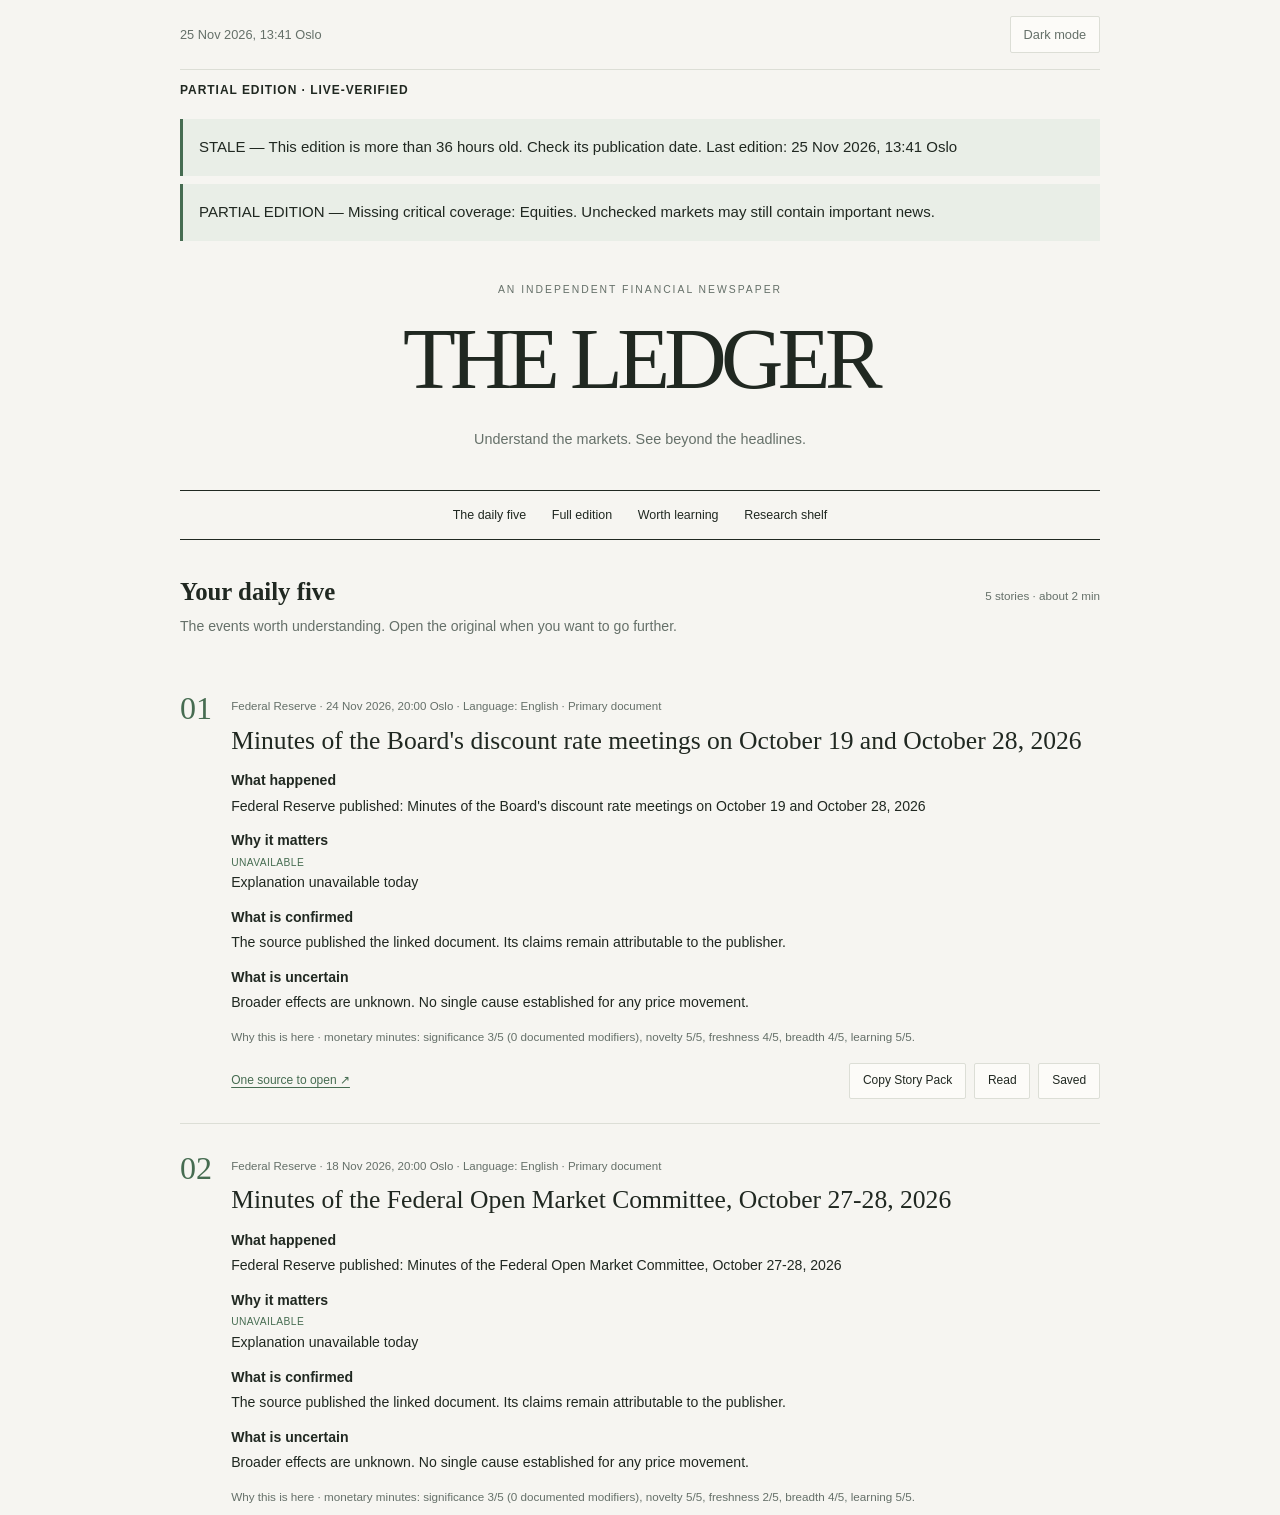
==== site/index.html @ 7fe542e9 "Add THE LEDGER static newspaper with first live edition Co-Authored-By: Claude Sonnet 5.5 <noreply@a" ====
<!doctype html>
<html lang="en">
<head>
<meta charset="utf-8"><meta name="viewport" content="width=device-width, initial-scale=1">
<meta name="description" content="An independent daily reading habit for understanding markets.">
<meta http-equiv="Content-Security-Policy" content="default-src 'self'; script-src 'self'; style-src 'self'; img-src 'self'; font-src 'self'; connect-src 'self'; base-uri 'none'; form-action 'none'">
<title>THE LEDGER — Understand the markets</title><link rel="stylesheet" href="style.css"><script src="app.js" defer></script>
</head>
<body>
<a class="skip" href="#main">Skip to the edition</a>
<div class="page">
<header>
<div class="utility"><span id="edition-time">Edition unavailable</span><button id="theme" type="button" aria-label="Switch color mode">Dark mode</button></div>
<div id="status" class="status" role="status">Loading the local edition…</div>
<div id="stale" class="notice" role="alert" hidden></div>
<div id="partial" class="notice" hidden></div>
<div class="masthead"><p class="eyebrow">An independent financial newspaper</p><h1>THE LEDGER</h1><p class="tagline">Understand the markets. See beyond the headlines.</p></div>
<div class="edition-nav"><a href="#top">The daily five</a><a href="#full">Full edition</a><a href="#learn">Worth learning</a><a href="#shelf">Research shelf</a></div>
</header>
<main id="main">
<section id="top" aria-labelledby="top-heading"><div class="section-heading"><h2 id="top-heading">Your daily five</h2><span id="reading-time">A short daily read</span></div><p class="intro">The events worth understanding. Open the original when you want to go further.</p><div id="top-stories"></div></section>
<section id="coverage"><details open><summary>Coverage today</summary><p class="muted">Missing coverage means we could not check. It does not mean nothing happened.</p><div id="coverage-list"></div></details></section>
<section id="learn"><div class="section-heading"><h2>One thing worth learning</h2><span>Build your understanding</span></div><div id="learning"></div></section>
<section id="full"><div class="section-heading"><h2>The full edition</h2><span>Follow your curiosity</span></div><nav id="filters" aria-label="Filter stories"></nav><div id="filter-warning" class="filter-warning" aria-live="polite"></div><div id="full-stories"></div></section>
<section id="shelf"><div class="section-heading"><h2>The research shelf</h2><span>A weekly selection</span></div><p class="intro">Older ideas, examined slowly. These documents are reading material, not today’s news.</p><div id="research"></div></section>
<section class="archive"><h2>Past editions</h2><label for="archive-select">Choose an edition</label> <select id="archive-select"><option value="">Latest edition</option></select><p class="muted">Original editions are preserved. Material corrections are dated and shown with their story.</p></section>
</main>
<footer><strong>THE LEDGER</strong><p>For understanding, not financial advice. Source quality controls eligibility; editorial scores do not predict returns.</p><p>Read and saved states stay in this browser. No analytics, accounts, or automatic sharing.</p></footer>
</div>
<dialog id="copy-dialog"><h2>Copy Story Pack</h2><p>Clipboard access is unavailable. Select and copy the text below.</p><textarea id="copy-text" readonly rows="12" aria-label="Story pack text"></textarea><button id="close-copy" type="button">Close</button></dialog>
<noscript><p class="notice">JavaScript is required to render the generated edition. You can inspect the JSON in site/data/latest.json.</p></noscript>
</body></html>
---- site/style.css ----
:root{color-scheme:light;--bg:#f6f5f1;--paper:#fcfbf8;--text:#202821;--muted:#657069;--line:#dcded6;--accent:#466c51;--soft:#e9eee7}
:root[data-theme=dark]{color-scheme:dark;--bg:#181e1b;--paper:#202822;--text:#edf0e9;--muted:#aab5aa;--line:#374239;--accent:#a8c8a3;--soft:#2c392f}
*{box-sizing:border-box}html{scroll-behavior:smooth;scroll-padding-top:1rem}body{margin:0;background:var(--bg);color:var(--text);font-family:'DM Sans',Arial,sans-serif;font-size:15px;line-height:1.65}button,select,textarea{font:inherit;color:inherit}a{color:var(--accent);text-underline-offset:3px;overflow-wrap:anywhere}button,select{background:var(--paper);border:1px solid var(--line);padding:.45rem .8rem;border-radius:2px;cursor:pointer}button:hover,button[aria-pressed=true]{background:var(--soft);border-color:var(--accent)}button:focus-visible,a:focus-visible,select:focus-visible,summary:focus-visible{outline:2px solid var(--accent);outline-offset:4px}.page{width:min(100% - 40px,920px);margin:auto}.utility{display:flex;justify-content:space-between;align-items:center;gap:1rem;padding:1rem 0;border-bottom:1px solid var(--line);font-size:.8rem;color:var(--muted)}.status{padding:.65rem 0;font-size:.75rem;letter-spacing:.08em;font-weight:bold}.notice{border-left:3px solid var(--accent);background:var(--soft);padding:1rem;margin:.5rem 0;overflow-wrap:anywhere}.masthead{text-align:center;padding:2rem 0 2.4rem}.eyebrow{text-transform:uppercase;font-size:.65rem;letter-spacing:.19em;color:var(--muted);margin:0}h1,h2,h3{font-family:'Libre Baskerville',Georgia,serif;line-height:1.23}h1{font-size:clamp(2.8rem,9vw,5.4rem);font-weight:400;letter-spacing:-.065em;margin:.5rem 0 1rem}.tagline{font-size:.9rem;margin:0;color:var(--muted)}.edition-nav{display:flex;justify-content:center;gap:1.6rem;flex-wrap:wrap;padding:.85rem 0;border-block:1px solid var(--text);font-size:.78rem}.edition-nav a{text-decoration:none;color:var(--text)}section{padding:2.3rem 0;border-bottom:1px solid var(--line)}.section-heading{display:flex;align-items:baseline;justify-content:space-between;gap:1rem}.section-heading h2{font-size:1.55rem;margin:0}.section-heading span{font-size:.73rem;color:var(--muted)}.intro,.muted{color:var(--muted)}.intro{margin:.5rem 0 1.6rem;font-size:.88rem}.story{padding:1.5rem 0;border-top:1px solid var(--line);max-width:100%}.story:first-child{border-top:0}.story-header{display:flex;gap:1.2rem}.number{font-family:Georgia,serif;font-size:2rem;color:var(--accent);min-width:1.9rem;line-height:1.25}.story-main{min-width:0;flex:1}.meta{font-size:.72rem;color:var(--muted);margin:0 0 .45rem;overflow-wrap:anywhere}.story h3{font-size:clamp(1.2rem,3.5vw,1.6rem);font-weight:400;margin:0 0 .7rem;overflow-wrap:anywhere}.story p{margin:.55rem 0}.story dl{margin:.8rem 0;font-size:.88rem}.story dt{font-weight:bold;margin-top:.7rem}.story dd{margin:.15rem 0 .7rem}.explanation-label{font-size:.64rem;letter-spacing:.04em;color:var(--accent);display:block}.why-here{color:var(--muted);font-size:.73rem}.actions{display:flex;align-items:center;gap:.5rem;flex-wrap:wrap;margin-top:1rem}.actions button,.actions a{font-size:.75rem}.actions a{margin-right:auto;padding:.4rem 0}.read-note{font-size:.7rem;color:var(--muted)}#coverage{background:var(--paper);padding:1.2rem;margin-top:1rem}summary{cursor:pointer;font-weight:bold}.coverage-row{padding:.6rem 0;border-bottom:1px solid var(--line);font-size:.8rem}.coverage-row:last-child{border:0}.coverage-row strong{display:block}.coverage-row p{margin:.1rem 0}#filters{display:flex;gap:.5rem;flex-wrap:wrap;margin:1.3rem 0}.filter-warning{font-size:.8rem;color:var(--muted)}#learning{max-width:650px}#learning h3{font-size:1.3rem}#learning .review{display:inline-block;color:var(--accent);font-size:.78rem;border-bottom:1px solid var(--line)}.research-item{padding:1rem 0;border-top:1px solid var(--line)}.research-item h3{font-size:1.2rem;font-weight:400}.research-date{font-size:.8rem;font-weight:bold}.archive select{max-width:100%}footer{padding:2rem 0 3rem;color:var(--muted);font-size:.73rem}footer strong{letter-spacing:.07em}dialog{max-width:min(680px,90vw);width:100%;background:var(--paper);color:var(--text);border:1px solid var(--line);padding:1.5rem}textarea{display:block;width:100%;background:var(--bg);padding:.75rem;margin-bottom:1rem;border:1px solid var(--line)}.skip{position:absolute;top:-100px}.skip:focus{top:0;left:0;background:var(--paper);padding:1rem;z-index:2}[hidden]{display:none!important}@media(max-width:540px){.page{width:calc(100% - 32px)}.section-heading{display:block}.section-heading span{display:block;margin-top:.4rem}.masthead{padding:1.6rem 0}.edition-nav{gap:.6rem 1rem}.story-header{gap:.65rem}.number{min-width:1.3rem;font-size:1.5rem}.utility{align-items:flex-start}.utility button{white-space:nowrap}section{padding:1.8rem 0}.story dl{font-size:.86rem}}@media(prefers-reduced-motion:reduce){html{scroll-behavior:auto}}
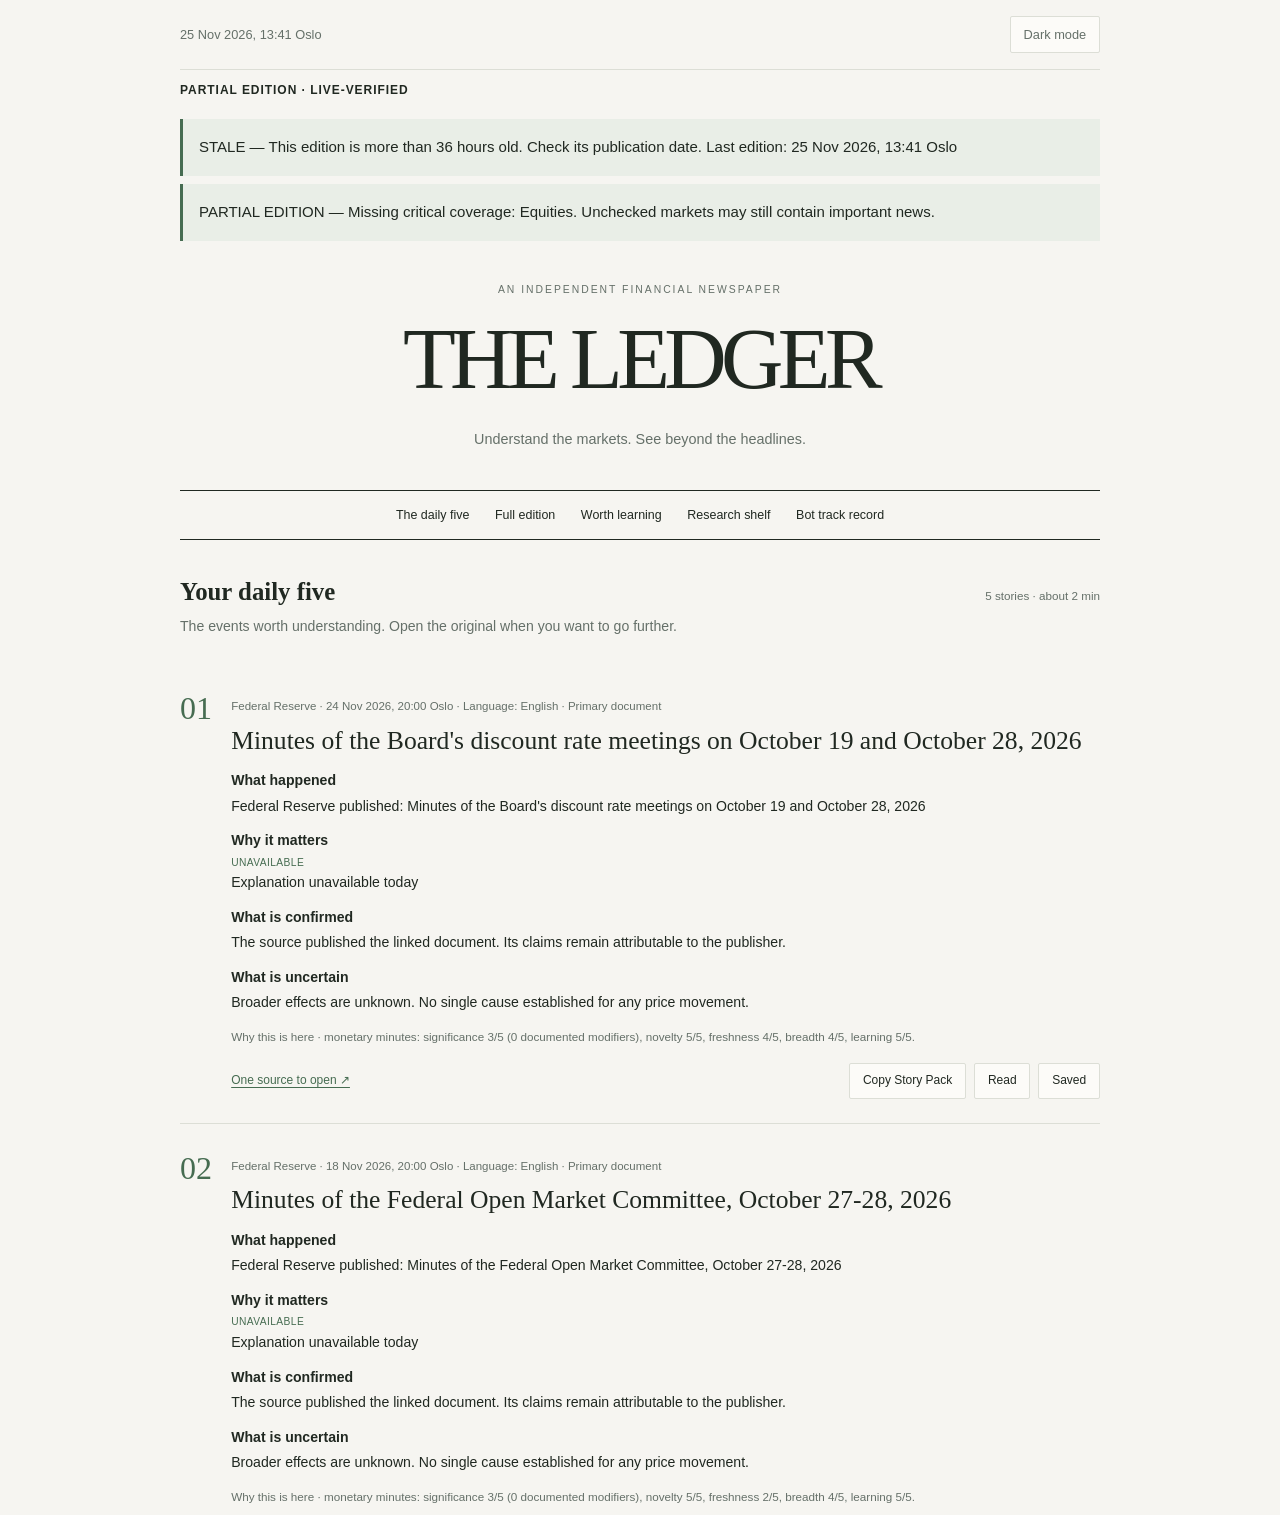
==== commit da311dd3: "Add research bot: price/fundamentals pipeline, walk-forward backtest, append-only prediction log and" ====
--- a/site/index.html
+++ b/site/index.html
@@ -15,7 +15,7 @@
 <div id="stale" class="notice" role="alert" hidden></div>
 <div id="partial" class="notice" hidden></div>
 <div class="masthead"><p class="eyebrow">An independent financial newspaper</p><h1>THE LEDGER</h1><p class="tagline">Understand the markets. See beyond the headlines.</p></div>
-<div class="edition-nav"><a href="#top">The daily five</a><a href="#full">Full edition</a><a href="#learn">Worth learning</a><a href="#shelf">Research shelf</a></div>
+<div class="edition-nav"><a href="#top">The daily five</a><a href="#full">Full edition</a><a href="#learn">Worth learning</a><a href="#shelf">Research shelf</a><a href="track-record.html">Bot track record</a></div>
 </header>
 <main id="main">
 <section id="top" aria-labelledby="top-heading"><div class="section-heading"><h2 id="top-heading">Your daily five</h2><span id="reading-time">A short daily read</span></div><p class="intro">The events worth understanding. Open the original when you want to go further.</p><div id="top-stories"></div></section>
